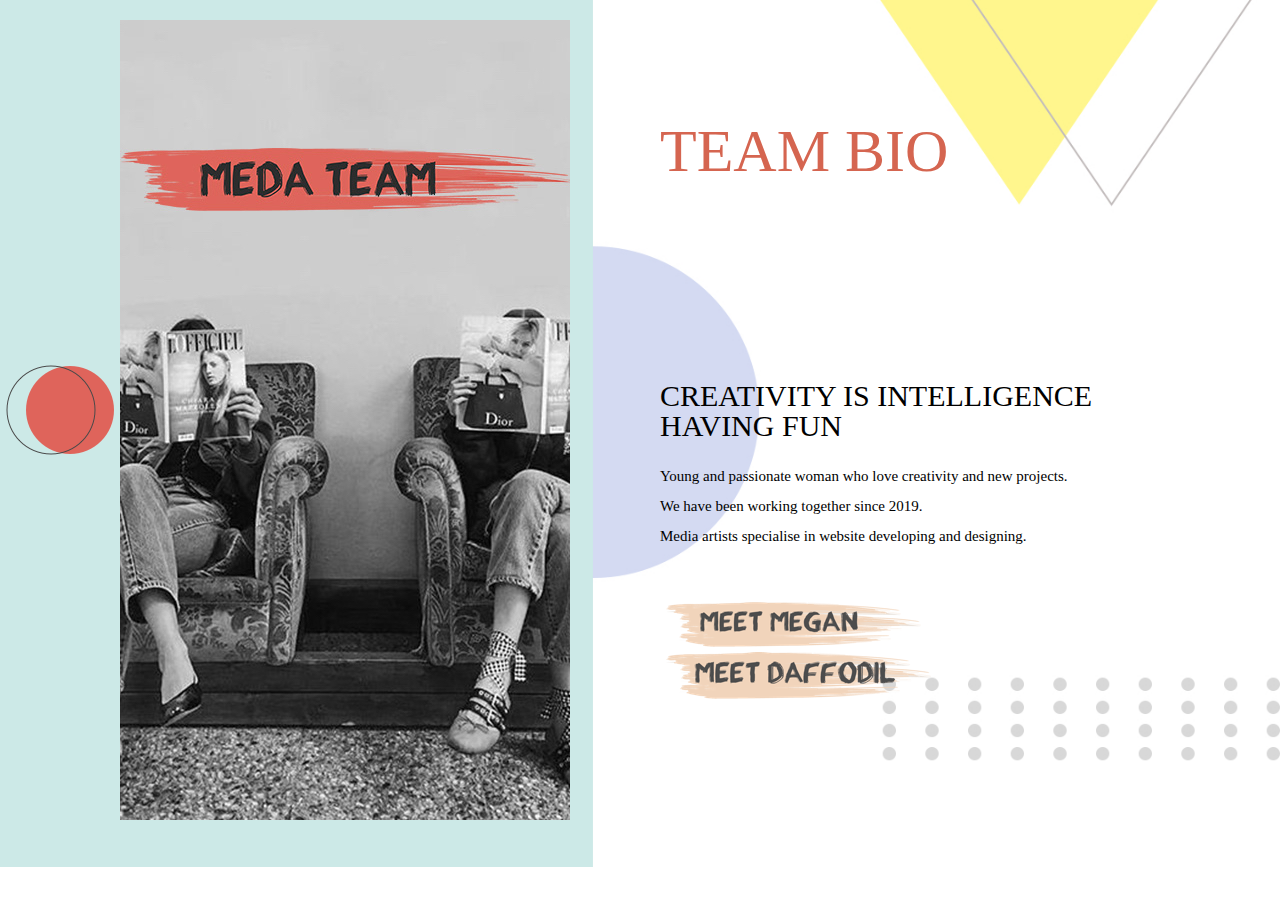
==== index.html @ 07066292 "adding de design, css, html, images" ====
<!DOCTYPE html>
<html lang="en">
<head>
    <meta charset="UTF-8">
    
    <link rel="stylesheet" href="css/reset.css">
    <link rel="stylesheet" href="css/index.css">
    
    <title>MEDA Team Bio</title>
</head>

<body>
    <h1 class="hidden">Home</h1>
    
    <main>
        <header>
          
          <nav>
              <h2 class="hidden">Navigation</h2>
                <button><img src="images/Home_button.png" alt="homeButton"></button>
          </nav>
        </header>
        
        <section id="column2">
           <h1 class="hidden">Photo</h1>
             <img src="images/home1.jpg">
        </section>
        
        <section id="column3">
           <h2 class="hidden">Details</h2>

           <div id="redName">
              <h2>TEAM BIO</h2>
           </div>

            <div id="details">
            <h3>CREATIVITY IS INTELLIGENCE HAVING FUN</h3>
             <P>Young and passionate woman who love creativity and new projects.<br>
                We have been working together since 2019.<br>
                Media artists specialise in website developing and designing.</P>
           </div>

           <div id="meetUp">
            <button> <img src="images/meetMeg.png" alt="meetButton"> </button>
            <button> <img src="images/meetDaf.png" alt="meetButton"> </button>
           </div>

        </section>

    </main>

</body>
</html>
---- css/index.css ----
.hidden
{
    display: none;
}
body
{
    
    font-family: Bangla MN;
    align-items: center;
    background: url(../images/Background.jpg) center no-repeat;
    background-size: cover;
    min-width: 800px;


}
main
{
    margin: 0 auto;
    display: flex;
    flex-direction: row;
    align-items: center;
    justify-content: space-around;


}

h2{
    font-size: 60px;
    font-family: appo paint;
    color: #D56550;
    margin-bottom: 200px;
}

h3{
    font-size: 30px;
}

p{
    font-size: 15px;
    margin-top: 20px;
    line-height: 30px;
}

#column2{
    margin-right: 90px;
    margin-top: 20px;

}




#column3{
    text-align: left;
    margin-right: 100px;
    display: flex;
    flex-direction: column;

}

#meetUp{
    margin-top: 50px;

}

button {

    border: none; 
    background: none;
    transition: all 0.5s; 
    cursor: pointer;
    .btn:hover{ width: 75px; height: 75px;}

}
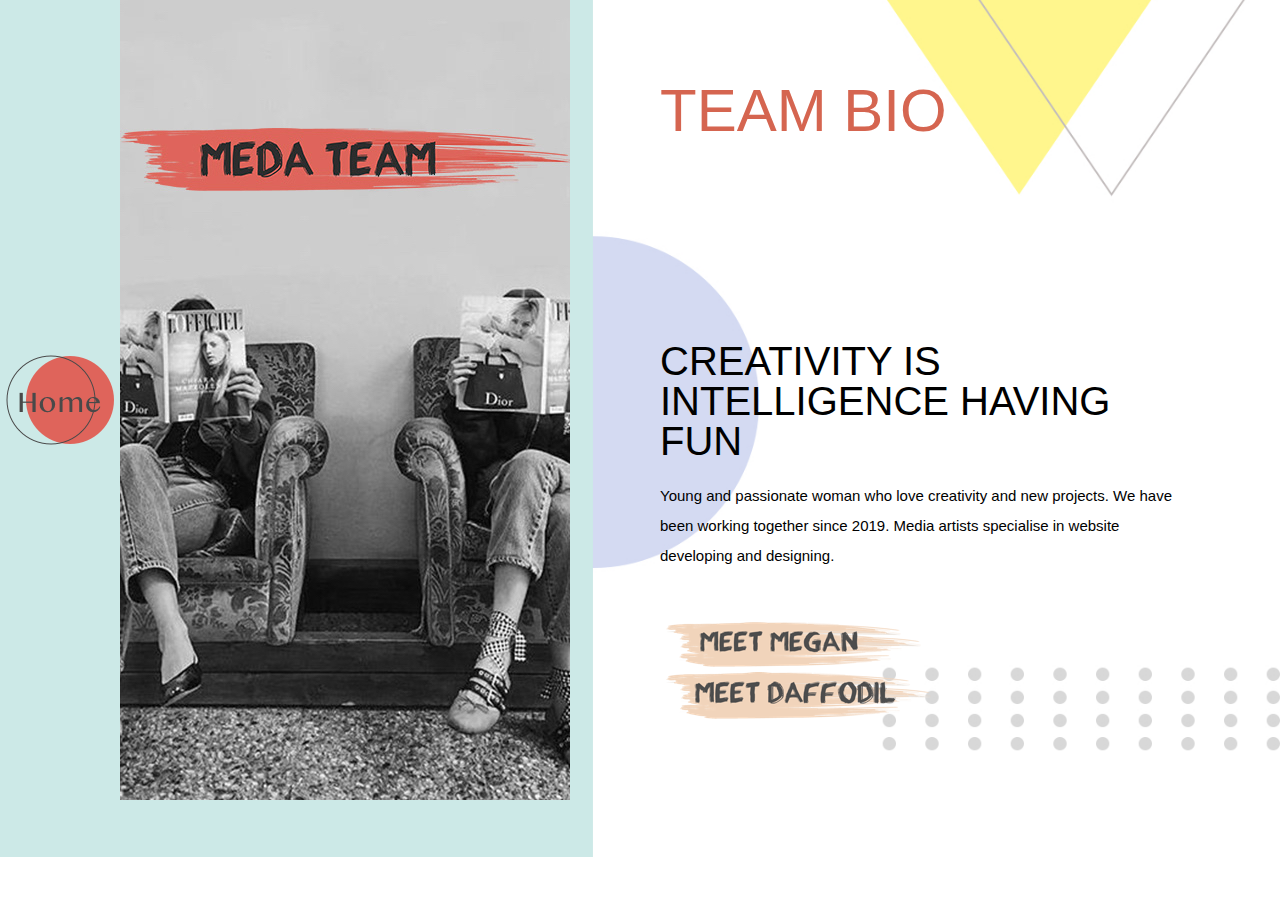
==== commit 6f99cb0f: "made js and added written plan" ====
--- a/index.html
+++ b/index.html
@@ -14,40 +14,41 @@
     
     <main>
         <header>
-          
           <nav>
               <h2 class="hidden">Navigation</h2>
-                <button><img src="images/Home_button.png" alt="homeButton"></button>
+              <button>
+                <a href="index.html">
+                <img src="images/homeButton.png" alt="homeButton">  
+                </a>
+              </button>
           </nav>
         </header>
         
         <section id="column2">
-           <h1 class="hidden">Photo</h1>
-             <img src="images/home1.jpg">
+          <h1 class="hidden">Photo</h1>
+          <img src="images/home1.jpg" alt="home" height="800" id="photo">
         </section>
         
         <section id="column3">
-           <h2 class="hidden">Details</h2>
+          <h2 class="hidden">Details</h2>
 
-           <div id="redName">
-              <h2>TEAM BIO</h2>
-           </div>
+          <div id="redName">
+            <h2>TEAM BIO</h2>
+          </div>
 
-            <div id="details">
-            <h3>CREATIVITY IS INTELLIGENCE HAVING FUN</h3>
-             <P>Young and passionate woman who love creativity and new projects.<br>
-                We have been working together since 2019.<br>
-                Media artists specialise in website developing and designing.</P>
-           </div>
+          <div id="details">
+            <h3 class = "nameCon"></h3>
+            <p class = "detailsCon"></p>
+          </div>
 
-           <div id="meetUp">
-            <button> <img src="images/meetMeg.png" alt="meetButton"> </button>
-            <button> <img src="images/meetDaf.png" alt="meetButton"> </button>
-           </div>
+          <div id="meetUp">
+            <button data-arrayref="0"><img src="images/meetMeg.png" alt="meetButton"></button>
+            <button data-arrayref="1"><img src="images/meetDaf.png" alt="meetButton"></button>
+          </div>
 
         </section>
 
     </main>
-
+    <script src="js/script.js"></script>
 </body>
 </html>--- a/css/index.css
+++ b/css/index.css
@@ -1,39 +1,34 @@
 
-.hidden
-{
+.hidden{
     display: none;
 }
-body
-{
-    
-    font-family: Bangla MN;
+
+body{    
+    font-family: Bangla MN, sans-serif;
     align-items: center;
     background: url(../images/Background.jpg) center no-repeat;
     background-size: cover;
     min-width: 800px;
+}
 
-
-}
-main
-{
+main{
+    width: 100%;
     margin: 0 auto;
     display: flex;
     flex-direction: row;
     align-items: center;
     justify-content: space-around;
-
-
 }
 
 h2{
     font-size: 60px;
-    font-family: appo paint;
+    font-family: appo paint, sans-serif;
     color: #D56550;
     margin-bottom: 200px;
 }
 
 h3{
-    font-size: 30px;
+    font-size: 40px;
 }
 
 p{
@@ -44,33 +39,25 @@
 
 #column2{
     margin-right: 90px;
-    margin-top: 20px;
-
+    padding-top: 0px;
 }
-
-
-
 
 #column3{
     text-align: left;
     margin-right: 100px;
     display: flex;
     flex-direction: column;
-
 }
 
 #meetUp{
     margin-top: 50px;
-
 }
 
-button {
-
+button{
     border: none; 
     background: none;
     transition: all 0.5s; 
     cursor: pointer;
     .btn:hover{ width: 75px; height: 75px;}
-
 }
 
